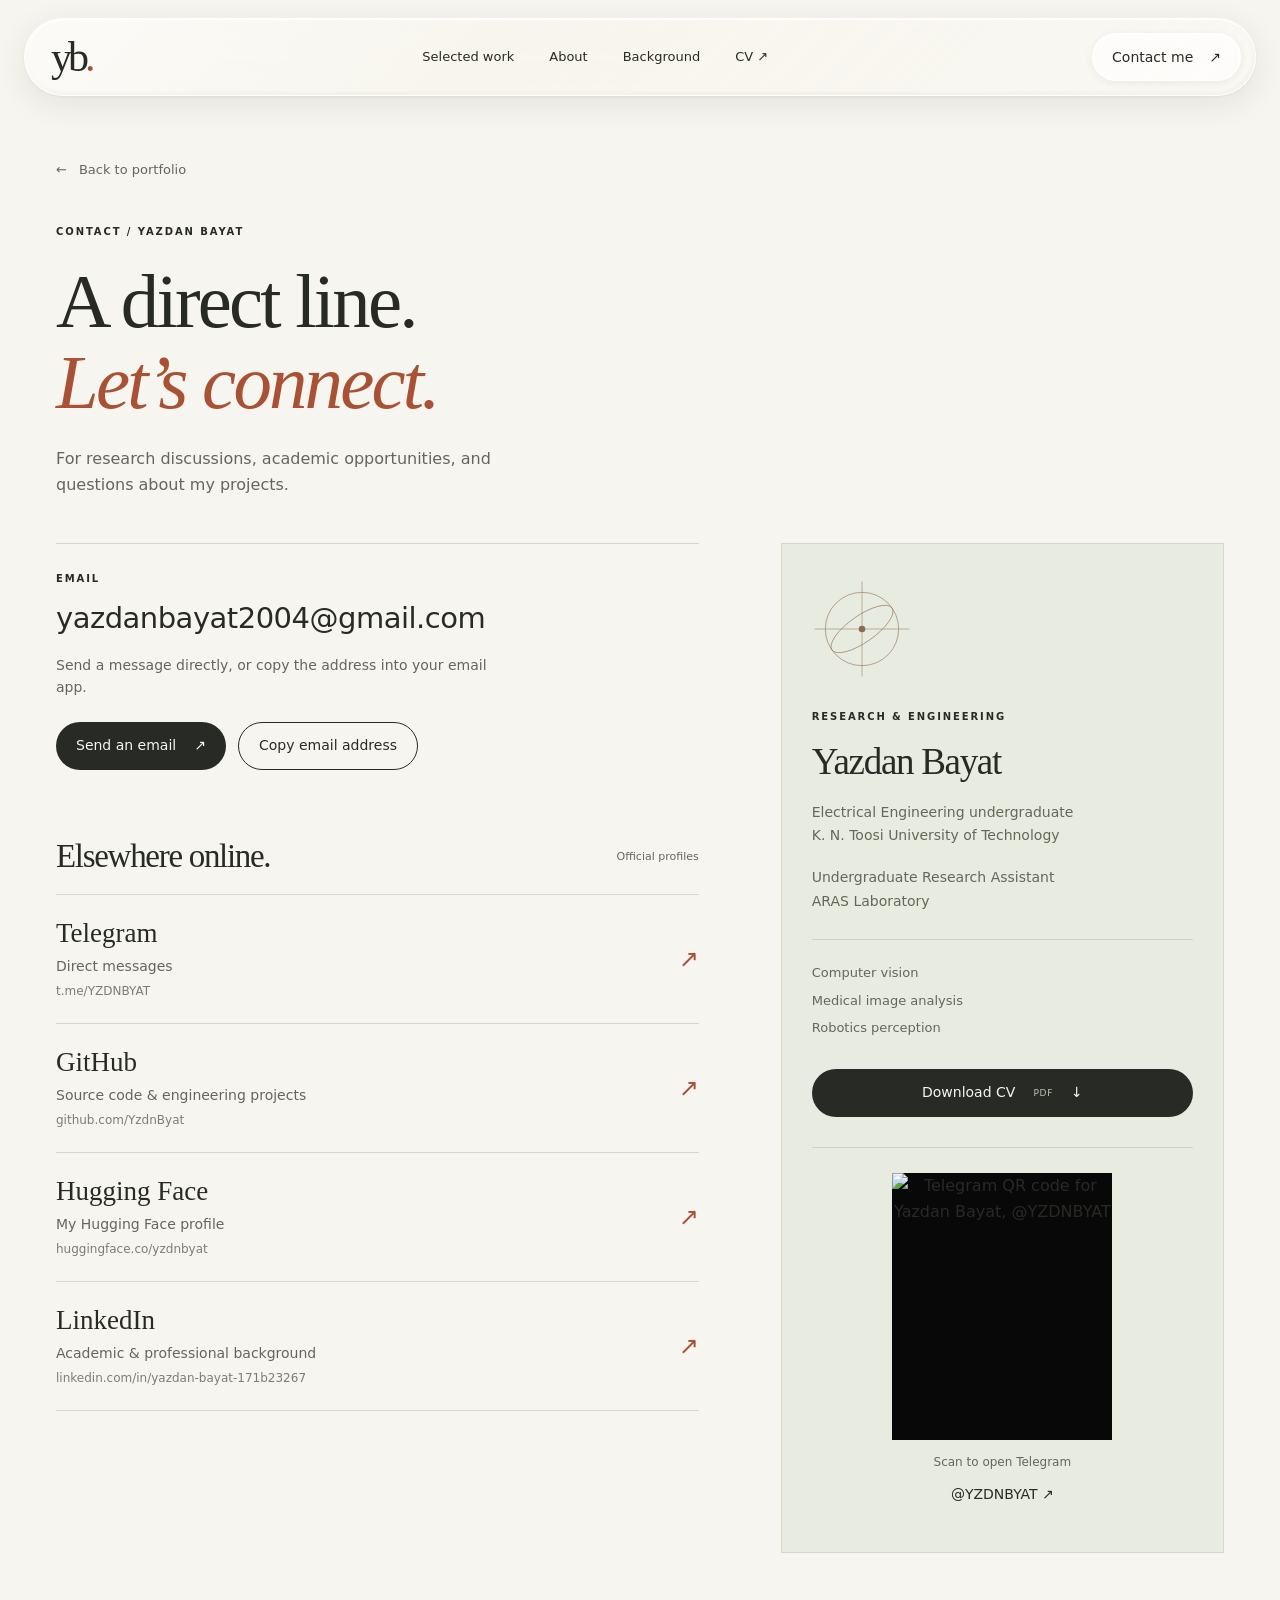
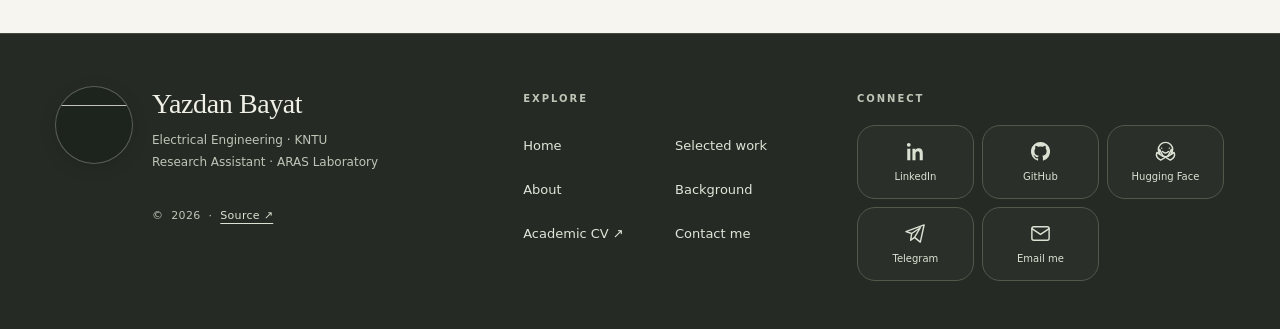
==== contact.html @ 3f5cdf82 "Add files via upload" ====
<!doctype html>
<html lang="en">
<head>
  <meta charset="utf-8">
  <meta name="viewport" content="width=device-width, initial-scale=1">
  <meta name="theme-color" content="#f7f5ef">
  <meta name="description" content="Contact Yazdan Bayat by email, or find his GitHub, LinkedIn, Hugging Face, and Telegram profiles. Download his academic CV.">
  <title>Contact — Yazdan Bayat</title>
  <link rel="icon" href="assets/favicon.svg" type="image/svg+xml">
  <link rel="preload" href="assets/fonts/editorial-regular.otf" as="font" type="font/otf" crossorigin>
  <link rel="stylesheet" href="styles.css">
  <script src="script.js" defer></script>
</head>
<body class="contact-page">
  <a class="skip" href="#main">Skip to content</a>
  <header class="header">
    <a class="wordmark" href="index.html" aria-label="Yazdan Bayat, home">yb<span class="wordmark-dot">.</span></a>
    <nav class="desktop-nav" aria-label="Main navigation"><a href="index.html#work">Selected work</a><a href="index.html#about">About</a><a href="index.html#background">Background</a><a href="assets/Yazdan_Bayat_CV.pdf" target="_blank" rel="noopener noreferrer" aria-label="View curriculum vitae, PDF">CV ↗</a></nav>
    <details class="mobile-menu"><summary>Explore <svg viewBox="0 0 16 16" aria-hidden="true"><path d="m4 6 4 4 4-4"/></svg></summary><nav aria-label="Mobile navigation"><a href="index.html">Home</a><a href="index.html#work">Selected work</a><a href="index.html#about">About</a><a href="index.html#background">Background</a><a href="assets/Yazdan_Bayat_CV.pdf" target="_blank" rel="noopener noreferrer">Academic CV ↗</a><a href="contact.html" aria-current="page">Contact me</a></nav></details>
    <a class="header-contact" href="contact.html" aria-current="page">Contact me <span aria-hidden="true">↗</span></a>
  </header>
  <main id="main" class="wrap contact-content">
    <a class="back-home" href="index.html"><span aria-hidden="true">←</span> Back to portfolio</a>
    <div class="contact-page-heading"><p class="eyebrow">CONTACT / YAZDAN BAYAT</p><h1>A direct line.<br><em>Let’s connect.</em></h1><p>For research discussions, academic opportunities, and questions about my projects.</p></div>
    <div class="contact-layout">
      <div class="contact-channels">
        <section class="email-panel" aria-labelledby="email-title"><p class="eyebrow" id="email-title">EMAIL</p><a class="contact-address" id="contact-email-address" href="mailto:yazdanbayat2004@gmail.com">yazdanbayat2004@gmail.com</a><p class="channel-description">Send a message directly, or copy the address into your email app.</p><div class="email-actions"><a class="button dark" href="mailto:yazdanbayat2004@gmail.com">Send an email <span aria-hidden="true">↗</span></a><button class="button outline" type="button" data-copy-email>Copy email address</button></div><p class="copy-status" id="copy-status" role="status" aria-live="polite"></p></section>
        <section class="profile-panel" aria-labelledby="profiles-title"><div class="profile-panel-heading"><h2 id="profiles-title">Elsewhere online.</h2><span class="small-note">Official profiles</span></div>
          <a class="profile-row" href="https://t.me/YZDNBYAT" target="_blank" rel="noopener noreferrer"><div><h3>Telegram</h3><p>Direct messages</p><span>t.me/YZDNBYAT</span></div><span class="profile-arrow" aria-hidden="true">↗</span></a>
          <a class="profile-row" href="https://github.com/YzdnByat" target="_blank" rel="noopener noreferrer"><div><h3>GitHub</h3><p>Source code & engineering projects</p><span>github.com/YzdnByat</span></div><span class="profile-arrow" aria-hidden="true">↗</span></a>
          <a class="profile-row" href="https://huggingface.co/yzdnbyat" target="_blank" rel="noopener noreferrer"><div><h3>Hugging Face</h3><p>My Hugging Face profile</p><span>huggingface.co/yzdnbyat</span></div><span class="profile-arrow" aria-hidden="true">↗</span></a>
          <a class="profile-row" href="https://www.linkedin.com/in/yazdan-bayat-171b23267/" target="_blank" rel="noopener noreferrer"><div><h3>LinkedIn</h3><p>Academic & professional background</p><span>linkedin.com/in/yazdan-bayat-171b23267</span></div><span class="profile-arrow" aria-hidden="true">↗</span></a>
        </section>
      </div>
      <aside class="contact-aside" aria-labelledby="contact-aside-title"><div class="aside-symbol" aria-hidden="true"><svg viewBox="0 0 120 120"><circle cx="60" cy="60" r="44" fill="none" stroke="currentColor" stroke-width=".7"/><ellipse cx="60" cy="60" rx="44" ry="16" fill="none" stroke="currentColor" stroke-width=".7" transform="rotate(-35 60 60)"/><path d="M60 3v114M3 60h114" stroke="currentColor" stroke-width=".6"/><circle cx="60" cy="60" r="4" fill="currentColor"/></svg></div><p class="eyebrow">RESEARCH & ENGINEERING</p><h2 id="contact-aside-title">Yazdan Bayat</h2><p>Electrical Engineering undergraduate<br>K. N. Toosi University of Technology</p><p>Undergraduate Research Assistant<br>ARAS Laboratory</p><div class="aside-interests"><span>Computer vision</span><span>Medical image analysis</span><span>Robotics perception</span></div><a class="button dark" href="assets/Yazdan_Bayat_CV.pdf" download="Yazdan_Bayat_CV.pdf">Download CV <span class="button-format">PDF</span><span aria-hidden="true">↓</span></a><figure class="telegram-qr"><a href="https://t.me/YZDNBYAT" target="_blank" rel="noopener noreferrer" aria-label="Open Yazdan Bayat on Telegram"><img src="assets/telegram-qr.png" alt="Telegram QR code for Yazdan Bayat, @YZDNBYAT" width="1687" height="2048" loading="lazy"></a><figcaption>Scan to open Telegram<br><a href="https://t.me/YZDNBYAT" target="_blank" rel="noopener noreferrer">@YZDNBYAT ↗</a></figcaption></figure></aside>
    </div>
  </main>
  <footer class="site-footer">
    <div class="wrap footer-layout">
      <div class="footer-identity"><a class="footer-portrait" href="index.html" aria-label="Yazdan Bayat, home"><img src="assets/telegram-qr.png" alt="" width="1687" height="2048" loading="lazy"></a><div><a class="footer-name" href="index.html">Yazdan Bayat</a><p>Electrical Engineering · KNTU<br>Research Assistant · ARAS Laboratory</p><p class="footer-meta">© <span id="year">2026</span> <span aria-hidden="true">·</span> <a href="https://github.com/YzdnByat/yzdnbyat.github.io" target="_blank" rel="noopener noreferrer">Source ↗</a></p></div></div>
      <nav class="footer-explore" aria-labelledby="footer-explore-title"><h2 id="footer-explore-title">Explore</h2><div><a href="index.html">Home</a><a href="index.html#work">Selected work</a><a href="index.html#about">About</a><a href="index.html#background">Background</a><a href="assets/Yazdan_Bayat_CV.pdf" target="_blank" rel="noopener noreferrer">Academic CV ↗</a><a href="contact.html" aria-current="page">Contact me</a></div></nav>
      <nav class="footer-connect" aria-labelledby="footer-connect-title"><h2 id="footer-connect-title">Connect</h2><div class="social-links">
        <a class="social-link" href="https://www.linkedin.com/in/yazdan-bayat-171b23267/" target="_blank" rel="noopener noreferrer"><svg viewBox="0 0 24 24" aria-hidden="true"><path fill="currentColor" d="M5 3a2 2 0 1 0 0 4 2 2 0 0 0 0-4ZM3.4 9h3.2v12H3.4Zm5.4 0h3.1v1.6c.7-1.2 1.8-1.9 3.4-1.9 3 0 4.3 1.7 4.3 5V21h-3.2v-6.5c0-1.8-.6-2.7-2-2.7-1.5 0-2.4 1.1-2.4 3.1V21H8.8Z"/></svg><span>LinkedIn</span></a>
        <a class="social-link" href="https://github.com/YzdnByat" target="_blank" rel="noopener noreferrer"><svg viewBox="0 0 24 24" aria-hidden="true"><path fill="currentColor" d="M12 2a10 10 0 0 0-3.16 19.49c.5.09.68-.22.68-.48v-1.87c-2.78.6-3.37-1.18-3.37-1.18-.45-1.16-1.11-1.47-1.11-1.47-.91-.62.07-.61.07-.61 1 .07 1.53 1.03 1.53 1.03.89 1.52 2.34 1.08 2.91.83.09-.65.35-1.08.64-1.33-2.22-.25-4.56-1.11-4.56-4.94 0-1.09.39-1.98 1.03-2.68-.1-.25-.45-1.27.1-2.65 0 0 .84-.27 2.75 1.02a9.6 9.6 0 0 1 5 0c1.91-1.29 2.75-1.02 2.75-1.02.55 1.38.2 2.4.1 2.65.64.7 1.03 1.59 1.03 2.68 0 3.84-2.34 4.69-4.57 4.94.36.31.68.92.68 1.85v2.75c0 .27.18.58.69.48A10 10 0 0 0 12 2Z"/></svg><span>GitHub</span></a>
        <a class="social-link" href="https://huggingface.co/yzdnbyat" target="_blank" rel="noopener noreferrer"><svg viewBox="0 0 24 24" aria-hidden="true" fill="none" stroke="currentColor" stroke-width="1.5" stroke-linecap="round" stroke-linejoin="round"><circle cx="12" cy="10" r="7.5"/><path d="M8 8.5h.01M16 8.5h.01M9 12q3 3 6 0M3 13l3 2-1-4q0-1 1-1l3 6 3 2 3-2 3-6q1 0 1 1l-1 4 3-2M3 13q-2 5 4 8l5-3 5 3q6-3 4-8"/></svg><span>Hugging Face</span></a>
        <a class="social-link" href="https://t.me/YZDNBYAT" target="_blank" rel="noopener noreferrer"><svg viewBox="0 0 24 24" aria-hidden="true" fill="none" stroke="currentColor" stroke-width="1.5" stroke-linecap="round" stroke-linejoin="round"><path d="m21 3-4 18-6-5-4 3 1-7-6-2 19-7ZM8 12l9-6-6 10"/></svg><span>Telegram</span></a>
        <a class="social-link" href="mailto:yazdanbayat2004@gmail.com"><svg viewBox="0 0 24 24" aria-hidden="true" fill="none" stroke="currentColor" stroke-width="1.5" stroke-linecap="round" stroke-linejoin="round"><rect x="3" y="5" width="18" height="14" rx="2"/><path d="m3 7 9 6 9-6"/></svg><span>Email me</span></a>
      </div></nav>
    </div>
  </footer>
</body>
</html>
---- styles.css ----
@font-face{font-family:Editorial;src:url('assets/fonts/editorial-regular.otf') format('opentype');font-weight:400;font-display:swap}
@font-face{font-family:Editorial;src:url('assets/fonts/editorial-italic.otf') format('opentype');font-style:italic;font-display:swap}
@font-face{font-family:Sans;src:url('assets/fonts/sans-regular.otf') format('opentype');font-weight:400;font-display:swap}
@font-face{font-family:Sans;src:url('assets/fonts/sans-bold.otf') format('opentype');font-weight:700;font-display:swap}
:root{--paper:#f7f5ef;--ink:#282b25;--muted:#64665d;--line:#dad8ce;--rust:#a95135;--olive:#e8ebdf;--serif:Editorial,Georgia,serif;--sans:Sans,Arial,sans-serif}
*{box-sizing:border-box}html{scroll-behavior:smooth;scroll-padding-top:35px}body{margin:0;background:var(--paper);color:var(--ink);font-family:var(--sans);font-size:16px;line-height:1.6;-webkit-font-smoothing:antialiased}::selection{background:#e9c8b6;color:var(--ink)}a{color:inherit;text-decoration:none}button{font:inherit;color:inherit;cursor:pointer}button,a{-webkit-tap-highlight-color:transparent}button:focus-visible,a:focus-visible{outline:2px solid var(--rust);outline-offset:6px}button{border:0}img,svg{display:block;max-width:100%}h1,h2,h3,p,figure{margin:0}h1,h2,h3{font-weight:400}em{font-weight:400}.wrap{width:min(1240px,calc(100% - 112px));margin-inline:auto}.skip{position:fixed;top:-80px;left:20px;z-index:50;background:var(--ink);color:white;padding:12px 18px}.skip:focus{top:15px}.header{height:104px;display:flex;align-items:center;justify-content:space-between;width:min(1360px,calc(100% - 80px));margin:auto;border-bottom:1px solid var(--line)}.wordmark{font-family:var(--serif);font-size:42px;line-height:1;letter-spacing:-4px}.wordmark-dot{color:var(--rust)}.header nav{display:flex;gap:32px;font-size:14px}.header nav a,.header-contact,.text-link{transition:color .2s}.header nav a:hover,.header-contact:hover,.text-link:hover{color:var(--rust)}.header-contact{font-size:14px}.header-contact span{margin-left:16px}.eyebrow{font-size:10px;letter-spacing:1.9px;font-weight:700;line-height:1.5}.hero{display:grid;grid-template-columns:1.15fr 1fr;gap:28px;align-items:center;padding-top:84px;padding-bottom:73px;min-height:680px}.tiny-cross{color:var(--rust);font-size:19px;vertical-align:-1px;margin-right:9px;font-weight:400}.hero h1{font-family:var(--serif);font-size:clamp(50px,5.4vw,78px);line-height:1.04;letter-spacing:-3.1px;margin:25px 0 24px}.hero h1 em{color:var(--rust)}.hero-description{color:var(--muted);max-width:400px;font-size:16px;line-height:1.7}.hero-actions{display:flex;align-items:center;gap:31px;margin-top:29px}.button{display:inline-flex;gap:33px;align-items:center;padding:13px 20px;font-size:13px;transition:background .2s,transform .2s}.button.dark{background:var(--ink);color:var(--paper)}.button:hover{background:var(--rust);transform:translateY(-2px)}.text-link{font-size:13px;display:inline-flex;align-items:center;gap:21px}.hero-affiliation{display:flex;gap:12px;align-items:center;margin-top:43px;font-size:11px;line-height:1.6;color:var(--muted)}.affiliation-line{height:29px;width:1px;background:var(--rust)}.hero-visual{margin-top:2px;width:100%;position:relative}.visual-top{display:flex;justify-content:space-between;align-items:center;font-family:monospace;font-size:9px;letter-spacing:.8px;color:#75786c;padding:0 27px}.visual-top span:last-child{font-size:17px}#perception-field{width:100%}.hero-visual figcaption{display:flex;justify-content:space-between;padding:0 28px;color:var(--muted);font-size:10px;gap:12px}.visual-index{font-family:monospace;white-space:nowrap;color:var(--rust)}.interest-strip{border-top:1px solid var(--line);border-bottom:1px solid var(--line);padding:24px 0}.interest-strip .wrap{display:flex;align-items:center;justify-content:space-between;gap:20px;font-size:13px}.strip-label{font-size:9px;letter-spacing:1.4px;color:var(--muted)}.interest-strip i{width:4px;height:4px;border-radius:50%;background:var(--rust)}.section{padding-top:91px;padding-bottom:85px}.section-top{display:flex;justify-content:space-between;align-items:center;margin-bottom:23px}.small-note{font-size:11px;color:var(--muted)}h2{font-family:var(--serif);font-size:clamp(36px,3.7vw,50px);line-height:1.14;letter-spacing:-1.3px}.work-heading{display:flex;justify-content:space-between;align-items:end;gap:20px;margin-bottom:40px}.filters{display:flex;gap:6px;flex-shrink:0}.filters button{background:transparent;font-size:11px;padding:7px 12px;border:1px solid transparent;border-radius:2px;transition:background .2s,border .2s}.filters button[aria-pressed=true]{border-color:var(--ink);background:var(--ink);color:var(--paper)}.filters button:hover:not([aria-pressed=true]){border-color:var(--line)}.project{border:1px solid var(--line);background:#faf8f3}.featured{display:grid;grid-template-columns:1.17fr 1fr;margin-bottom:27px}.project-visual{position:relative;overflow:hidden}.medical-visual{background:#e8ebdf;min-height:355px;display:flex;align-items:center}.medical-visual svg{width:100%;height:100%;min-height:320px}.image-label{position:absolute;left:24px;top:23px;z-index:1;font-size:8px;letter-spacing:1.5px;color:#59664e}.visual-disclaimer{position:absolute;bottom:15px;left:24px;font-size:8px;color:#637058;opacity:.9}.project-copy{padding:33px 36px 27px;display:flex;flex-direction:column;align-items:start}.project-meta{display:flex;align-items:center;justify-content:space-between;width:100%;font-size:8px;letter-spacing:1.2px;color:var(--muted);gap:15px;margin-bottom:24px}.status{border:1px solid #cdd2c1;border-radius:20px;padding:3px 9px;font-size:8px;letter-spacing:0;white-space:nowrap;display:flex;gap:5px;align-items:center}.status>span{width:4px;height:4px;background:#627656;border-radius:50%}.project h3{font-family:var(--serif);font-size:35px;line-height:1.15;letter-spacing:-.6px;margin-bottom:17px}.project-copy>p{color:var(--muted);font-size:13px;line-height:1.65;max-width:375px}.tags{display:flex;gap:7px;flex-wrap:wrap;margin-top:20px;margin-bottom:27px}.tags span{font-size:9px;border:1px solid var(--line);padding:3px 7px;color:var(--muted)}.project-link{width:100%;display:flex;align-items:center;justify-content:space-between;margin-top:auto;background:transparent;padding:15px 0 0;border-top:1px solid var(--line);font-size:11px;text-align:left}.project-link span{font-size:18px;transition:transform .2s}.project-link:hover{color:var(--rust)}.project-link:hover span{transform:translate(2px,-2px)}.project-grid{display:grid;grid-template-columns:1fr 1fr;gap:27px}.compact .project-visual{height:280px}.sign-visual{background:#151d1a}.sign-visual img{width:100%;height:100%;object-fit:cover;object-position:50% 47%;opacity:.9;transition:transform .5s}.compact:hover .sign-visual img{transform:scale(1.025)}.image-label.light{color:#f8f7ef;background:#252c25a6;padding:4px 7px;left:20px;top:19px}.image-corner{position:absolute;bottom:17px;right:20px;color:#eaece2;font:8px monospace;letter-spacing:1px;background:#252c25a6;padding:3px 6px}.ros-visual{background:#253126;padding:19px 25px 0}.ros-image-window{position:absolute;inset:0;overflow:hidden}.ros-image-window img{position:absolute;max-width:none;width:141%;height:141%;object-fit:cover;left:-25%;top:-22%;transition:transform .5s}.compact:hover .ros-image-window img{transform:scale(1.025)}.compact .project-copy{padding:28px 31px 25px}.compact .project-meta{margin-bottom:17px}.compact h3{font-size:33px}.compact .project-copy>p{max-width:420px;min-height:44px}.all-repos{font-size:11px;padding-top:28px;display:flex;justify-content:flex-end;gap:35px;color:var(--muted)}.all-repos:hover{color:var(--rust)}.project[hidden]{display:none}.project-grid:has(.project[hidden]){grid-template-columns:1fr}.project-grid:has(.project[hidden]) .project:not([hidden]){display:grid;grid-template-columns:1fr 1fr}.project-grid:has(.project[hidden]) .project-visual{height:100%;min-height:300px}.about-section{background:var(--olive);padding:81px 0 62px;border-top:1px solid #d6dacb;border-bottom:1px solid #d6dacb}.about-layout{display:grid;grid-template-columns:1.05fr 1fr;gap:100px}.about-layout h2{margin-top:30px;font-size:45px;line-height:1.15}.about-layout h2 em{color:#626d52}.about-copy>p{font-size:13px;color:#5e6357;margin-bottom:18px}.about-copy .about-lead{font-size:19px;color:var(--ink);line-height:1.5}.about-copy .text-link{margin-top:8px}.research-notes{display:grid;grid-template-columns:repeat(3,1fr);gap:47px;margin-top:56px;padding-top:29px;border-top:1px solid #cbd0bf}.research-note{position:relative;padding-left:35px}.research-note>span{position:absolute;left:0;top:4px;font:9px monospace;color:#69735d}.research-note h3{font-family:var(--serif);font-size:25px;margin-bottom:7px}.research-note p{font-size:11px;color:#626a59;max-width:230px}.background{display:grid;grid-template-columns:.88fr 1.2fr;gap:100px}.background-heading h2{margin-top:27px}.background-heading>p:last-child{font-size:13px;color:var(--muted);max-width:245px;margin-top:21px}.timeline article{display:grid;grid-template-columns:100px 1fr;gap:20px;padding:25px 0;border-bottom:1px solid var(--line)}.timeline article:first-child{padding-top:0}.timeline-label{font-size:8px;letter-spacing:1.4px;color:var(--rust);padding-top:7px}.timeline h3{font-family:var(--serif);font-size:27px;line-height:1.2}.timeline p{font-size:12px;color:var(--muted);max-width:360px}.timeline p.role{font-size:10px;margin:8px 0 12px;color:#77786e}.contact-section{background:var(--ink);color:var(--paper);padding:49px 0 34px}.contact-top{display:flex;justify-content:space-between;gap:20px}.contact-top>span{font-size:8px;letter-spacing:1.3px;color:#b2b7a8}.contact-main{display:flex;align-items:center;justify-content:space-between;padding:36px 0 39px}.contact-main h2{font-size:clamp(50px,6.3vw,87px);line-height:1.05;letter-spacing:-2.5px}.contact-main em{color:#d99572}.contact-circle{width:102px;height:102px;border:1px solid #73766c;border-radius:50%;display:flex;align-items:center;justify-content:center;font-size:51px;line-height:1;transition:background .25s,transform .25s}.contact-circle:hover{background:var(--rust);transform:rotate(8deg)}.contact-bottom{border-top:1px solid #4f5448;display:flex;justify-content:space-between;padding-top:22px;gap:20px;font-size:11px}.contact-bottom p{color:#babfb0}.contact-bottom>div{display:flex;gap:29px}.contact-bottom a:hover{color:#d99572}.footer{display:flex;justify-content:space-between;gap:20px;padding:25px 0;font-size:9px;color:var(--muted)}.footer a:hover{color:var(--rust)}dialog{width:min(650px,calc(100% - 32px));border:1px solid var(--line);background:var(--paper);color:var(--ink);padding:45px;max-height:90dvh}dialog::backdrop{background:#1e241cc4;backdrop-filter:blur(5px)}.dialog-close{position:absolute;top:10px;right:15px;font-size:30px;background:transparent;padding:0 8px;line-height:1.3}.dialog-close:hover{color:var(--rust)}dialog h2{margin:22px 0;font-size:43px}dialog>p:not(.eyebrow){color:var(--muted);font-size:15px}.dialog-details{border-top:1px solid var(--line);margin:25px 0;padding-top:20px;font-size:13px;color:var(--muted)}.dialog-details p+p{margin-top:13px}.dialog-details strong{color:var(--ink)}
@media(min-width:1600px){.hero{padding-top:105px;padding-bottom:100px}.hero h1{font-size:84px}.hero-visual{max-width:560px;justify-self:end}}
@media(max-width:1100px){.wrap{width:calc(100% - 72px)}.hero{gap:10px;padding-top:65px;min-height:600px}.hero h1{font-size:59px}.hero-description{font-size:14px;max-width:350px}.hero-visual figcaption{font-size:9px;padding-inline:15px}.work-heading{align-items:start;flex-direction:column;gap:23px}.about-layout{gap:45px}.about-layout h2{font-size:37px}.background{gap:55px}.project-copy{padding:27px}.featured h3{font-size:31px}.project-meta{font-size:7px}.compact h3{font-size:30px}.compact .project-visual{height:235px}.interest-strip .wrap{gap:12px;font-size:11px}.strip-label{font-size:8px}}
@media(max-width:760px){.wrap{width:calc(100% - 40px)}.header{width:calc(100% - 40px);height:78px}.header nav{gap:18px;font-size:11px}.header nav a:last-child{display:none}.header-contact{font-size:11px}.header-contact span{margin-left:6px}.wordmark{font-size:36px}.hero{grid-template-columns:1fr;padding-top:46px;padding-bottom:39px;gap:30px}.hero h1{font-size:clamp(49px,9.8vw,72px);letter-spacing:-2.4px;margin-top:24px}.hero-description{font-size:15px;max-width:440px}.hero-affiliation{margin-top:30px}.hero-visual{width:min(470px,100%);margin:auto}.visual-top{padding-inline:15px}.hero-visual figcaption{font-size:9px}.interest-strip{padding:19px 0}.interest-strip .wrap{flex-wrap:wrap;justify-content:flex-start;column-gap:14px;row-gap:10px;font-size:10px}.strip-label{flex-basis:100%;font-size:8px}.section{padding-top:57px;padding-bottom:53px}.section-top{margin-bottom:20px}.small-note{display:none}h2{font-size:36px}.work-heading{margin-bottom:27px}.featured{grid-template-columns:1fr}.medical-visual{min-height:240px}.medical-visual svg{min-height:240px}.featured .project-copy{padding:25px}.project-meta{font-size:8px}.project h3{font-size:32px}.project-copy>p{font-size:13px;max-width:none}.project-grid{grid-template-columns:1fr;gap:24px}.compact .project-visual{height:270px}.compact .project-copy{padding:25px}.all-repos{font-size:10px;gap:16px;justify-content:flex-start}.project-grid:has(.project[hidden]) .project:not([hidden]){display:flex;flex-direction:column}.project-grid:has(.project[hidden]) .project-visual{height:270px;min-height:0}.about-section{padding:53px 0 40px}.about-layout{grid-template-columns:1fr;gap:30px}.about-layout h2{font-size:37px;margin-top:23px}.about-copy .about-lead{font-size:18px}.research-notes{gap:21px;grid-template-columns:1fr;margin-top:30px;padding-top:25px}.research-note{padding-left:34px}.research-note p{max-width:none;font-size:12px}.research-note h3{font-size:24px}.background{grid-template-columns:1fr;gap:33px}.background-heading h2{margin-top:22px}.background-heading>p:last-child{max-width:none;margin-top:16px}.timeline article{grid-template-columns:77px 1fr;gap:10px}.timeline h3{font-size:25px}.contact-section{padding:33px 0 25px}.contact-top>span{display:none}.contact-main{padding:29px 0 33px;gap:20px}.contact-main h2{font-size:47px;letter-spacing:-1.9px}.contact-circle{width:63px;height:63px;flex-shrink:0;font-size:33px}.contact-bottom{flex-direction:column;gap:15px;font-size:10px}.footer{font-size:8px;flex-wrap:wrap;row-gap:10px}.footer>span:nth-child(2){display:none}dialog{padding:36px 25px}dialog h2{font-size:35px}}
.hero-name{font-size:20px;margin-top:24px;letter-spacing:-.3px}.hero h1{margin-top:15px}.hero-social{display:flex;flex-wrap:wrap;gap:21px;margin-top:23px;font-size:10px;color:var(--muted)}.hero-social a:hover,.inline-link:hover{color:var(--rust)}.hero-affiliation{margin-top:27px}.inline-link{text-decoration:underline;text-decoration-color:#b4b8a8;text-underline-offset:3px}.other-work{margin-top:43px}.other-work-heading{display:flex;justify-content:space-between;align-items:center;margin-bottom:16px;gap:15px}.other-work-heading h3{font-family:var(--serif);font-size:26px;letter-spacing:-.5px}.other-work-row{display:grid;grid-template-columns:28px 1fr auto 17px;align-items:center;gap:18px;border-top:1px solid var(--line);padding:19px 0}.other-number{font:9px monospace;color:var(--rust)}.other-work-row h4{font-weight:400;font-size:15px;line-height:1.4;margin:0 0 3px}.other-work-row p{font-size:11px;color:var(--muted)}.other-tag{font-size:8px;letter-spacing:1px;color:var(--muted)}.other-work-row:hover h4{color:var(--rust)}.coursework-links{display:flex;align-items:center;flex-wrap:wrap;column-gap:21px;row-gap:10px;padding:21px 0;border-top:1px solid var(--line);border-bottom:1px solid var(--line);font-size:10px;color:var(--muted)}.coursework-links>span{font-size:8px;letter-spacing:1px;margin-right:9px}.coursework-links a:hover{color:var(--rust)}.background-cv{margin-top:25px}.timeline p.timeline-date{font:9px var(--sans);letter-spacing:.4px;color:var(--rust);margin:0 0 13px}.timeline .gpa{display:inline-block;font-size:11px;border:1px solid var(--line);padding:3px 8px;margin-top:10px}.teaching-details{margin-top:18px;border-top:1px solid var(--line)}.teaching-details summary{cursor:pointer;list-style:none;display:flex;justify-content:space-between;align-items:center;padding-top:13px;font-size:11px}.teaching-details summary::-webkit-details-marker{display:none}.teaching-details summary span{font-size:17px;color:var(--rust);transition:transform .2s}.teaching-details[open] summary span{transform:rotate(45deg)}.teaching-details ul{list-style:none;padding:0;margin:9px 0 0}.teaching-details li{padding:9px 0;font-size:11px;line-height:1.6}.teaching-details li strong{font-weight:400}.teaching-details li span{display:block;color:var(--muted);font-size:10px}.contact-email{font-size:13px}.contact-bottom>div{flex-wrap:wrap;gap:21px}
@media(max-width:760px){.header nav{gap:14px}.header nav a[href="#background"]{display:none}.header nav a:last-child{display:inline}.hero-name{margin-top:21px;font-size:19px}.hero h1{margin-top:15px}.hero-social{gap:22px;font-size:11px}.hero-affiliation{font-size:10px}.other-work{margin-top:33px}.other-work-heading h3{font-size:25px}.other-work-row{grid-template-columns:20px 1fr 16px;gap:10px}.other-tag{display:none}.coursework-links{gap:13px 18px}.coursework-links>span{flex-basis:100%}.contact-bottom>div{gap:19px}.contact-email{font-size:12px}.timeline p.timeline-date{font-size:9px}.hero-actions{gap:23px}.header-contact{font-size:10px}}
/* Clear primary actions and readable contact information. */
.header nav{font-size:14px;gap:25px}.header nav a{display:inline-flex;align-items:center;min-height:44px}.header-contact{min-height:44px;display:inline-flex;align-items:center;padding:8px 15px;border:1px solid var(--ink);font-size:14px}.header-contact:hover{background:var(--ink);color:var(--paper)}.button{min-height:48px;font-size:14px;line-height:1.4;gap:18px;justify-content:center}.button.outline{background:transparent;border:1px solid var(--ink);color:var(--ink)}.button.outline:hover{background:#eeebe2}.button-format{font-size:9px;letter-spacing:.7px;color:var(--muted)}.hero-email{margin-top:20px;display:flex;flex-direction:column;align-items:flex-start;gap:3px}.hero-email>span{font-size:9px;letter-spacing:1.4px;color:var(--muted)}.hero-email>a{font-size:16px;border-bottom:1px solid #b7baad;line-height:1.5;overflow-wrap:anywhere;user-select:all}.hero-email>a:hover{color:var(--rust)}.hero-actions{gap:13px;margin-top:23px;flex-wrap:wrap}.hero-actions .button{padding-inline:18px}.hero-description{max-width:430px}.tags{margin-top:19px;margin-bottom:20px;gap:12px}.tags span{border:0;padding:0;font-size:11px}.tags span+span::before{content:'·';margin-right:12px;color:var(--rust)}.project-copy>p{font-size:15px;line-height:1.65}.project-meta{font-size:10px;letter-spacing:1px}.project-copy{padding:31px}.project-details{width:100%;margin-top:auto;border-top:1px solid var(--line)}.project-details summary,.coursework-details summary{display:flex;align-items:center;justify-content:space-between;gap:12px;min-height:48px;padding:12px 0;font-size:14px;cursor:pointer;list-style:none}.project-details summary::-webkit-details-marker,.coursework-details summary::-webkit-details-marker{display:none}.project-details summary>span,.coursework-details summary>span{font-size:23px;font-weight:400;line-height:1;color:var(--rust)}.project-details[open] summary>span,.coursework-details[open] summary>span{transform:rotate(45deg)}.project-details summary:hover,.coursework-details summary:hover{color:var(--rust)}summary:focus-visible{outline:2px solid var(--rust);outline-offset:5px}.project-details-body{padding:2px 0 17px}.project-details-body p{font-size:14px;line-height:1.7;color:var(--muted)}.project-details-body p+p{margin-top:13px}.project-details-body strong{color:var(--ink)}.project-code-link{display:flex;width:100%;align-items:center;justify-content:space-between;gap:12px;min-height:48px;background:var(--ink);color:var(--paper);padding:12px 15px;font-size:13px;margin-top:12px;transition:background .2s}.project-code-link:hover{background:var(--rust)}.compact .project-copy>p{font-size:15px;min-height:74px}.compact .project-details{margin-top:auto}.all-repos{font-size:13px;min-height:48px;align-items:center}.coursework-details{border-top:1px solid var(--line);border-bottom:1px solid var(--line)}.coursework-links{border:0;padding-top:4px;padding-bottom:16px;font-size:12px;gap:5px 23px}.coursework-links>a{min-height:44px;display:inline-flex;align-items:center}.coursework-links>span{display:none}.other-work-row h4{font-size:16px}.other-work-row p{font-size:13px}.teaching-details summary{min-height:48px;font-size:13px;padding-block:10px}.contact-main{gap:28px}.prominent-email{display:inline-block;margin-top:24px;font-size:clamp(16px,2vw,25px);border-bottom:1px solid #79816e;overflow-wrap:anywhere;user-select:all}.contact-page-button{border:1px solid #c7cbbd;color:var(--paper);padding-inline:24px;flex-shrink:0}.contact-page-button:hover{background:var(--rust)}.contact-bottom{font-size:12px}.footer{font-size:11px}.footer>a{min-height:44px;display:flex;align-items:center}.footer{align-items:center}
/* Dedicated contact page. */
.contact-content{padding-top:36px;padding-bottom:80px}.back-home{display:inline-flex;align-items:center;gap:12px;min-height:44px;font-size:13px;color:var(--muted)}.back-home:hover{color:var(--rust)}.contact-page-heading{margin-top:32px;margin-bottom:46px}.contact-page-heading h1{font:400 clamp(54px,6vw,80px)/1.05 var(--serif);letter-spacing:-2.8px;margin:23px 0}.contact-page-heading h1 em{color:var(--rust)}.contact-page-heading>p:last-child{font-size:16px;color:var(--muted);max-width:460px}.contact-layout{display:grid;grid-template-columns:1.45fr 1fr;gap:82px;align-items:start}.email-panel{border-top:1px solid var(--line);padding-top:27px}.contact-address{display:block;font-size:clamp(19px,2.3vw,29px);line-height:1.4;letter-spacing:-.5px;margin:12px 0 15px;overflow-wrap:anywhere;user-select:all}.contact-address:hover{color:var(--rust)}.channel-description{font-size:14px;color:var(--muted);max-width:450px}.email-actions{display:flex;flex-wrap:wrap;gap:12px;margin-top:23px}.copy-status{min-height:24px;margin-top:11px;color:var(--rust);font-size:12px}.profile-panel{margin-top:33px}.profile-panel-heading{display:flex;justify-content:space-between;align-items:center;margin-bottom:19px;gap:16px}.profile-panel h2{font-size:33px}.profile-row{display:flex;align-items:center;justify-content:space-between;gap:20px;padding:22px 0;border-top:1px solid var(--line);min-height:110px}.profile-row:last-child{border-bottom:1px solid var(--line)}.profile-row h3{font-family:var(--serif);font-size:27px;line-height:1.2;margin-bottom:5px}.profile-row p{font-size:14px;color:var(--muted)}.profile-row div>span{font-size:12px;color:#7c7d72;overflow-wrap:anywhere;display:block;margin-top:5px}.profile-arrow{font-size:24px;color:var(--rust)}.profile-row:hover h3{color:var(--rust)}.contact-aside{background:var(--olive);border:1px solid #d6dacb;padding:35px 30px}.aside-symbol{width:100px;color:#8c6c50;margin-bottom:30px}.contact-aside h2{font-size:37px;margin:17px 0}.contact-aside>p:not(.eyebrow){font-size:14px;color:#626958;line-height:1.7;margin-bottom:18px}.aside-interests{display:flex;flex-direction:column;gap:7px;border-top:1px solid #cdd3c1;margin-top:25px;padding-top:23px;font-size:13px;color:#626958}.contact-aside .button{margin-top:30px;width:100%}.contact-aside .button-format{color:#c0c6b5}.contact-page .footer{border-top:1px solid var(--line)}
@media(max-width:1100px){.hero-actions{gap:12px}.hero-actions .button{font-size:12px;gap:10px;padding-inline:13px}.contact-layout{gap:45px}.contact-address{font-size:23px}.contact-aside{padding:28px 25px}.contact-aside h2{font-size:32px}.header nav{gap:19px}}
@media(max-width:760px){.header nav{gap:13px;font-size:12px}.header nav a[href="#background"],.contact-page .header nav a[href="index.html#background"]{display:none}.header nav a:last-child{display:none}.header-contact{font-size:12px;padding:8px 11px}.header-contact>span{margin-left:7px}.hero-email>a{font-size:15px}.hero-actions .button{font-size:13px;gap:11px;padding-inline:14px}.hero-email{margin-top:20px}.project-copy>p,.compact .project-copy>p{font-size:14px;min-height:0}.project-meta{font-size:9px}.project-details summary{font-size:14px}.project-code-link{font-size:13px}.project-copy,.compact .project-copy{padding:25px}.contact-main{align-items:flex-start;flex-direction:column;gap:25px}.contact-main h2{font-size:48px}.prominent-email{font-size:17px;margin-top:20px}.contact-page-button{width:100%}.contact-content{padding-top:23px;padding-bottom:45px}.contact-page-heading{margin-top:26px;margin-bottom:32px}.contact-page-heading h1{font-size:57px;letter-spacing:-2px}.contact-page-heading>p:last-child{font-size:15px}.contact-layout{grid-template-columns:1fr;gap:37px}.contact-address{font-size:clamp(17px,5.6vw,27px);letter-spacing:-.4px}.email-actions .button{font-size:13px;padding-inline:15px;flex:1 1 auto}.profile-panel{margin-top:23px}.profile-panel h2{font-size:31px}.profile-row p{font-size:13px}.profile-row div>span{font-size:11px}.contact-aside{padding:29px}.contact-aside .aside-symbol{width:80px;margin-bottom:20px}.contact-aside h2{font-size:34px}.footer{font-size:10px}.coursework-links>a{font-size:13px}.contact-bottom p{font-size:11px}}
.telegram-qr{margin-top:30px;padding-top:25px;border-top:1px solid #cdd3c1;text-align:center}.telegram-qr>a{display:block;width:min(220px,100%);margin:auto;background:#080808}.telegram-qr img{width:100%;height:auto}.telegram-qr figcaption{font-size:12px;color:#626958;margin-top:12px;line-height:1.7}.telegram-qr figcaption a{display:inline-flex;align-items:center;justify-content:center;min-height:44px;color:var(--ink);font-size:14px}.telegram-qr figcaption a:hover{color:var(--rust)}
/* The same floating navigation stays in place on both pages. */
html{scroll-padding-top:126px}
body{padding-top:112px}
.skip{z-index:200}
.header{
  position:fixed;z-index:100;inset:18px 0 auto;height:78px;
  width:min(1240px,calc(100% - 48px));margin-inline:auto;padding:9px 14px 9px 26px;
  border:1px solid rgba(255,255,255,.86);border-radius:999px;isolation:isolate;
  background:rgba(247,245,239,.88);
  box-shadow:0 8px 32px rgba(40,43,37,.09),0 1px 3px rgba(40,43,37,.06),inset 0 1px 1px #fff,inset 0 -1px 1px rgba(255,255,255,.45);
}
@supports ((backdrop-filter:blur(1px)) or (-webkit-backdrop-filter:blur(1px))){
  .header{background:rgba(247,245,239,.62);-webkit-backdrop-filter:blur(24px) saturate(165%);backdrop-filter:blur(24px) saturate(165%)}
}
.header::before{content:'';position:absolute;inset:0;z-index:-1;pointer-events:none;border-radius:inherit;background:linear-gradient(135deg,rgba(255,255,255,.57),transparent 38%,rgba(255,255,255,.1) 70%,rgba(255,255,255,.32));box-shadow:inset 1px 1px 2px rgba(255,255,255,.7),inset -1px -2px 4px rgba(84,88,73,.06)}
.header .wordmark{padding-right:7px;flex-shrink:0}
.header .desktop-nav{gap:5px}
.header .desktop-nav a{min-height:44px;padding:8px 15px;border-radius:999px;font-size:13px;transition:background 220ms ease,box-shadow 220ms ease,color 220ms ease}
.header .desktop-nav a:hover,.header .desktop-nav a:focus-visible{background:rgba(255,255,255,.48);box-shadow:inset 0 1px 1px rgba(255,255,255,.9);color:var(--rust)}
.header-contact{padding:10px 19px;min-height:48px}
.header-contact[aria-current=page]{background:rgba(255,255,255,.62);border-color:rgba(255,255,255,.92);box-shadow:inset 0 1px 2px #fff,0 2px 8px rgba(40,43,37,.07)}
.hero{padding-top:60px}
.mobile-menu{display:none}
.mobile-menu summary{list-style:none;display:flex;align-items:center;gap:9px;min-height:44px;padding:9px 13px;border-radius:999px;cursor:pointer;font-size:13px}
.mobile-menu summary::-webkit-details-marker{display:none}
.mobile-menu summary svg{width:16px;height:16px;fill:none;stroke:currentColor;stroke-width:1.5;transition:transform 240ms ease}
.mobile-menu[open] summary{background:rgba(255,255,255,.65)}
.mobile-menu[open] summary svg{transform:rotate(180deg)}
.header .mobile-menu nav{position:absolute;top:calc(100% + 12px);right:0;width:min(310px,100%);display:flex;flex-direction:column;gap:3px;padding:12px;background:rgba(247,245,239,.97);border:1px solid rgba(255,255,255,.9);border-radius:25px;box-shadow:0 14px 40px rgba(40,43,37,.14),inset 0 1px 1px #fff;-webkit-backdrop-filter:blur(24px);backdrop-filter:blur(24px)}
.header .mobile-menu nav a[href]{display:flex;min-height:46px;align-items:center;padding:9px 16px;border-radius:15px;font-size:14px}
.header .mobile-menu nav a:hover,.header .mobile-menu nav a:focus-visible,.header .mobile-menu nav a[aria-current=page]{background:var(--olive);color:var(--ink)}
.mobile-menu:not([open]) nav{display:none}
/* A shared footer: portrait, navigation and clearly labelled contact links. */
.site-footer{background:#252a24;color:#f0f0e6;border-top:1px solid #42483d;padding:53px 0 48px}
.footer-layout{display:grid;grid-template-columns:1.25fr .85fr 1.1fr;gap:50px;align-items:start}
.footer-identity{display:flex;align-items:flex-start;gap:20px;min-width:0}
.footer-portrait{width:76px;height:76px;flex:0 0 76px;border-radius:50%;position:relative;overflow:hidden;background:#1d231d;box-shadow:0 0 0 1px rgba(255,255,255,.25),0 4px 18px rgba(0,0,0,.12)}
/* Show only the portrait already supplied in the Telegram image, without changing that file. */
.footer-portrait img{position:absolute;width:432.6%;max-width:none;height:auto;left:50%;top:-1%;transform:translateX(-50%)}
.footer-name{font:400 28px/1.15 var(--serif);letter-spacing:-.4px;display:inline-block;margin-top:1px}
.footer-identity p{font-size:12px;line-height:1.8;color:#bfc6b7;margin-top:10px}
.footer-identity .footer-meta{font-size:11px;letter-spacing:.3px;margin-top:20px;display:flex;align-items:center;gap:8px;flex-wrap:wrap}
.footer-meta a{color:#dce2d3;text-decoration:underline;text-underline-offset:4px;min-height:44px;display:inline-flex;align-items:center}
.site-footer h2{font:700 10px/1.5 var(--sans);letter-spacing:2px;text-transform:uppercase;margin:4px 0 19px;color:#bfc6b7}
.footer-explore>div{display:grid;grid-template-columns:1fr 1fr;column-gap:20px}
.footer-explore a{min-height:44px;display:flex;align-items:center;font-size:13px;color:#e0e5d8;white-space:nowrap}
.footer-explore a:hover,.footer-name:hover,.footer-meta a:hover{color:#efbb9a}
.social-links{display:grid;grid-template-columns:repeat(3,minmax(0,1fr));gap:8px}
.social-link{min-height:74px;display:flex;flex-direction:column;align-items:center;justify-content:center;gap:7px;padding:10px 6px;border:1px solid #52594b;background:rgba(255,255,255,.025);border-radius:16px;color:#dce2d3}
.social-link svg{width:23px;height:23px;flex-shrink:0}
.social-link span{font-size:10px;line-height:1.3;white-space:nowrap}
.site-footer a:focus-visible{outline-color:#edbb9a;outline-offset:4px}
@media(max-width:1100px){.footer-layout{grid-template-columns:1.3fr 1fr;gap:35px 45px}.footer-identity{grid-column:1/-1}.footer-identity .footer-meta{margin-top:9px}.social-links{max-width:360px}.header .desktop-nav a{padding-inline:11px}}
@media(max-width:760px){
  body{padding-top:94px}html{scroll-padding-top:104px}
  .header{inset:12px 0 auto;width:calc(100% - 24px);height:68px;padding:7px 10px 7px 20px;gap:9px}
  .header .wordmark{font-size:35px;margin-right:auto}
  .header .desktop-nav{display:none}
  .mobile-menu{display:block}
  .header-contact{font-size:12px;padding:10px 14px;min-height:44px;white-space:nowrap}
  .header-contact>span{margin-left:8px}
  .hero{padding-top:38px}
  .site-footer{padding:38px 0 33px}
  .footer-layout{grid-template-columns:1fr;gap:32px}
  .footer-identity{gap:18px;grid-column:auto}
  .footer-portrait{width:68px;height:68px;flex-basis:68px}
  .footer-name{font-size:27px}.footer-identity p{font-size:11px}
  .site-footer h2{margin-bottom:13px}
  .footer-explore>div{grid-template-columns:1fr 1fr;column-gap:24px;max-width:360px}
  .social-links{grid-template-columns:repeat(3,minmax(0,1fr));max-width:360px;gap:9px}
  .social-link{min-height:76px}.social-link span{font-size:11px}
}
@media(max-width:360px){.header{padding-left:16px;gap:4px}.mobile-menu summary{font-size:12px;padding-inline:10px}.header-contact{padding-inline:11px}.header-contact>span{display:none}.footer-identity{gap:14px}.footer-name{font-size:25px}}
/* Longer overlapping fades and small displacement soften page changes. */
@view-transition{navigation:auto}
@keyframes page-out{from{opacity:1;transform:translateY(0)}to{opacity:0;transform:translateY(-4px)}}
@keyframes page-in{from{opacity:0;transform:translateY(8px)}to{opacity:1;transform:translateY(0)}}
::view-transition-group(root){animation-duration:500ms}
::view-transition-old(root){animation:page-out 420ms cubic-bezier(.4,0,.2,1) both;mix-blend-mode:normal}
::view-transition-new(root){animation:page-in 500ms cubic-bezier(.22,1,.36,1) both;mix-blend-mode:normal}
.header{view-transition-name:site-header}
::view-transition-group(site-header){animation:none;z-index:1}
::view-transition-old(site-header){animation:none;opacity:0}
::view-transition-new(site-header){animation:none}
/* Older browsers receive a brief arrival animation without intercepting navigation. */
@supports not (view-transition-name:root){
  @media(prefers-reduced-motion:no-preference){main{animation:page-in 420ms cubic-bezier(.22,1,.36,1) both}}
}
/* Feedback stays small and consistent with the editorial design. */
.button{transition:background 180ms ease,transform 180ms ease,border-color 180ms ease}
.button:active{transform:translateY(0) scale(.98)}
.project-code-link{transition:background 180ms ease,transform 180ms ease}
.project-code-link:active{transform:scale(.99)}
.button>span[aria-hidden],.project-code-link>span,.header-contact>span,.profile-arrow{display:inline-block;transition:transform 200ms ease}
.button:hover>span[aria-hidden],.project-code-link:hover>span,.header-contact:hover>span,.profile-row:hover .profile-arrow{transform:translate(2px,-2px)}
.project-details summary>span,.coursework-details summary>span{transition:transform 220ms ease}
@supports (interpolate-size:allow-keywords){
  :is(.project-details,.teaching-details,.coursework-details){interpolate-size:allow-keywords}
  :is(.project-details,.teaching-details,.coursework-details)::details-content{height:0;opacity:0;overflow:clip;transition:height 260ms cubic-bezier(.22,1,.36,1),opacity 180ms ease,content-visibility 260ms allow-discrete}
  :is(.project-details,.teaching-details,.coursework-details)[open]::details-content{height:auto;opacity:1}
}
/* Rounded water-drop surfaces: bright meniscus, inner refraction and moving light. */
:is(.button,.header-contact,.project-code-link,.social-link){
  --glass-x:50%;--glass-y:35%;--glass-rx:0deg;--glass-ry:0deg;
  --glass-surface:rgba(255,255,255,.4);--glass-ink:#282b25;
  --glass-highlight:rgba(255,255,255,.96);--glass-edge:rgba(255,255,255,.98);
  --glass-top:rgba(255,255,255,.65);--glass-rim:rgba(255,255,255,.88);
  position:relative;isolation:isolate;overflow:hidden;border-radius:26px;
  transition:background 320ms ease,color 180ms ease,border-color 300ms ease,border-radius 420ms cubic-bezier(.22,1,.36,1),box-shadow 320ms ease,transform 360ms cubic-bezier(.22,1,.36,1);
}
.button.dark,.project-code-link{
  --glass-surface:rgba(40,43,37,.9);--glass-ink:#f7f5ef;
  --glass-highlight:rgba(255,255,255,.25);--glass-edge:rgba(255,255,255,.67);
  --glass-top:rgba(255,255,255,.14);--glass-rim:rgba(255,255,255,.67);
}
.contact-page-button,.social-link{
  --glass-surface:rgba(245,247,240,.1);--glass-ink:#f7f5ef;
  --glass-highlight:rgba(255,255,255,.22);--glass-edge:rgba(255,255,255,.7);
  --glass-top:rgba(255,255,255,.12);--glass-rim:rgba(255,255,255,.62);
}
.header-contact{border-radius:999px;border-color:rgba(124,129,114,.32);background:rgba(255,255,255,.32);box-shadow:inset 0 1px 1px rgba(255,255,255,.92),inset 0 -1px 2px rgba(70,77,60,.08),0 2px 5px rgba(40,43,37,.04)}
.social-link{border-radius:18px}
:is(.button,.header-contact,.project-code-link,.social-link)::before,
:is(.button,.header-contact,.project-code-link,.social-link)::after{
  content:'';position:absolute;inset:0;border-radius:inherit;pointer-events:none;z-index:-1;opacity:0;
  transition:opacity 320ms ease;
}
:is(.button,.header-contact,.project-code-link,.social-link)::before{
  background:radial-gradient(ellipse 90px 46px at var(--glass-x) var(--glass-y),var(--glass-highlight),transparent 76%),linear-gradient(165deg,var(--glass-top),transparent 40%,transparent 62%,rgba(182,207,218,.13));
}
:is(.button,.header-contact,.project-code-link,.social-link)::after{
  border:1px solid var(--glass-edge);
  box-shadow:inset 0 2px 3px var(--glass-rim),inset 2px 0 3px rgba(255,255,255,.34),inset -2px -3px 5px rgba(255,255,255,.24),inset 0 -7px 11px rgba(28,40,28,.13);
}
:root :is(.button,.header-contact,.project-code-link,.social-link):is(:hover,:focus-visible,:active){
  background:var(--glass-surface);color:var(--glass-ink);border-color:var(--glass-edge);border-radius:999px;
  -webkit-backdrop-filter:blur(20px) saturate(180%);backdrop-filter:blur(20px) saturate(180%);
  box-shadow:0 13px 25px rgba(40,43,37,.15),0 3px 6px rgba(40,43,37,.09),inset 0 1px 1px var(--glass-rim),inset 0 -4px 9px rgba(40,43,37,.09);
  transform:perspective(600px) translateY(-3px) rotateX(var(--glass-rx)) rotateY(var(--glass-ry));
}
:root :is(.button,.header-contact,.project-code-link,.social-link):is(:hover,:focus-visible,:active)::before,
:root :is(.button,.header-contact,.project-code-link,.social-link):is(:hover,:focus-visible,:active)::after{opacity:1}
:root .social-link:is(:hover,:focus-visible,:active){border-radius:27px}
:root :is(.button,.header-contact,.project-code-link,.social-link):active{
  transform:perspective(600px) translateY(0) scale(.975);box-shadow:0 3px 10px rgba(40,43,37,.08),inset 0 1px 3px rgba(40,43,37,.1);
}
@media(hover:none),(pointer:coarse){
  :root :is(.button,.header-contact,.project-code-link,.social-link):is(:hover,:focus-visible,:active){transform:none}
}
@media(prefers-reduced-motion:reduce){
  @view-transition{navigation:none}
  html{scroll-behavior:auto}
  *,*::before,*::after{transition:none!important;animation:none!important}
  ::view-transition-group(*),::view-transition-old(*),::view-transition-new(*){animation:none!important}
  :is(.project-details,.teaching-details,.coursework-details)::details-content{transition:none!important}
  .button:hover,.button:active,.project-code-link:active{transform:none}
  .button:hover>span[aria-hidden],.project-code-link:hover>span,.header-contact:hover>span,.profile-row:hover .profile-arrow{transform:none}
  :root :is(.button,.header-contact,.project-code-link,.social-link):is(:hover,:focus-visible,:active){transform:none}
}
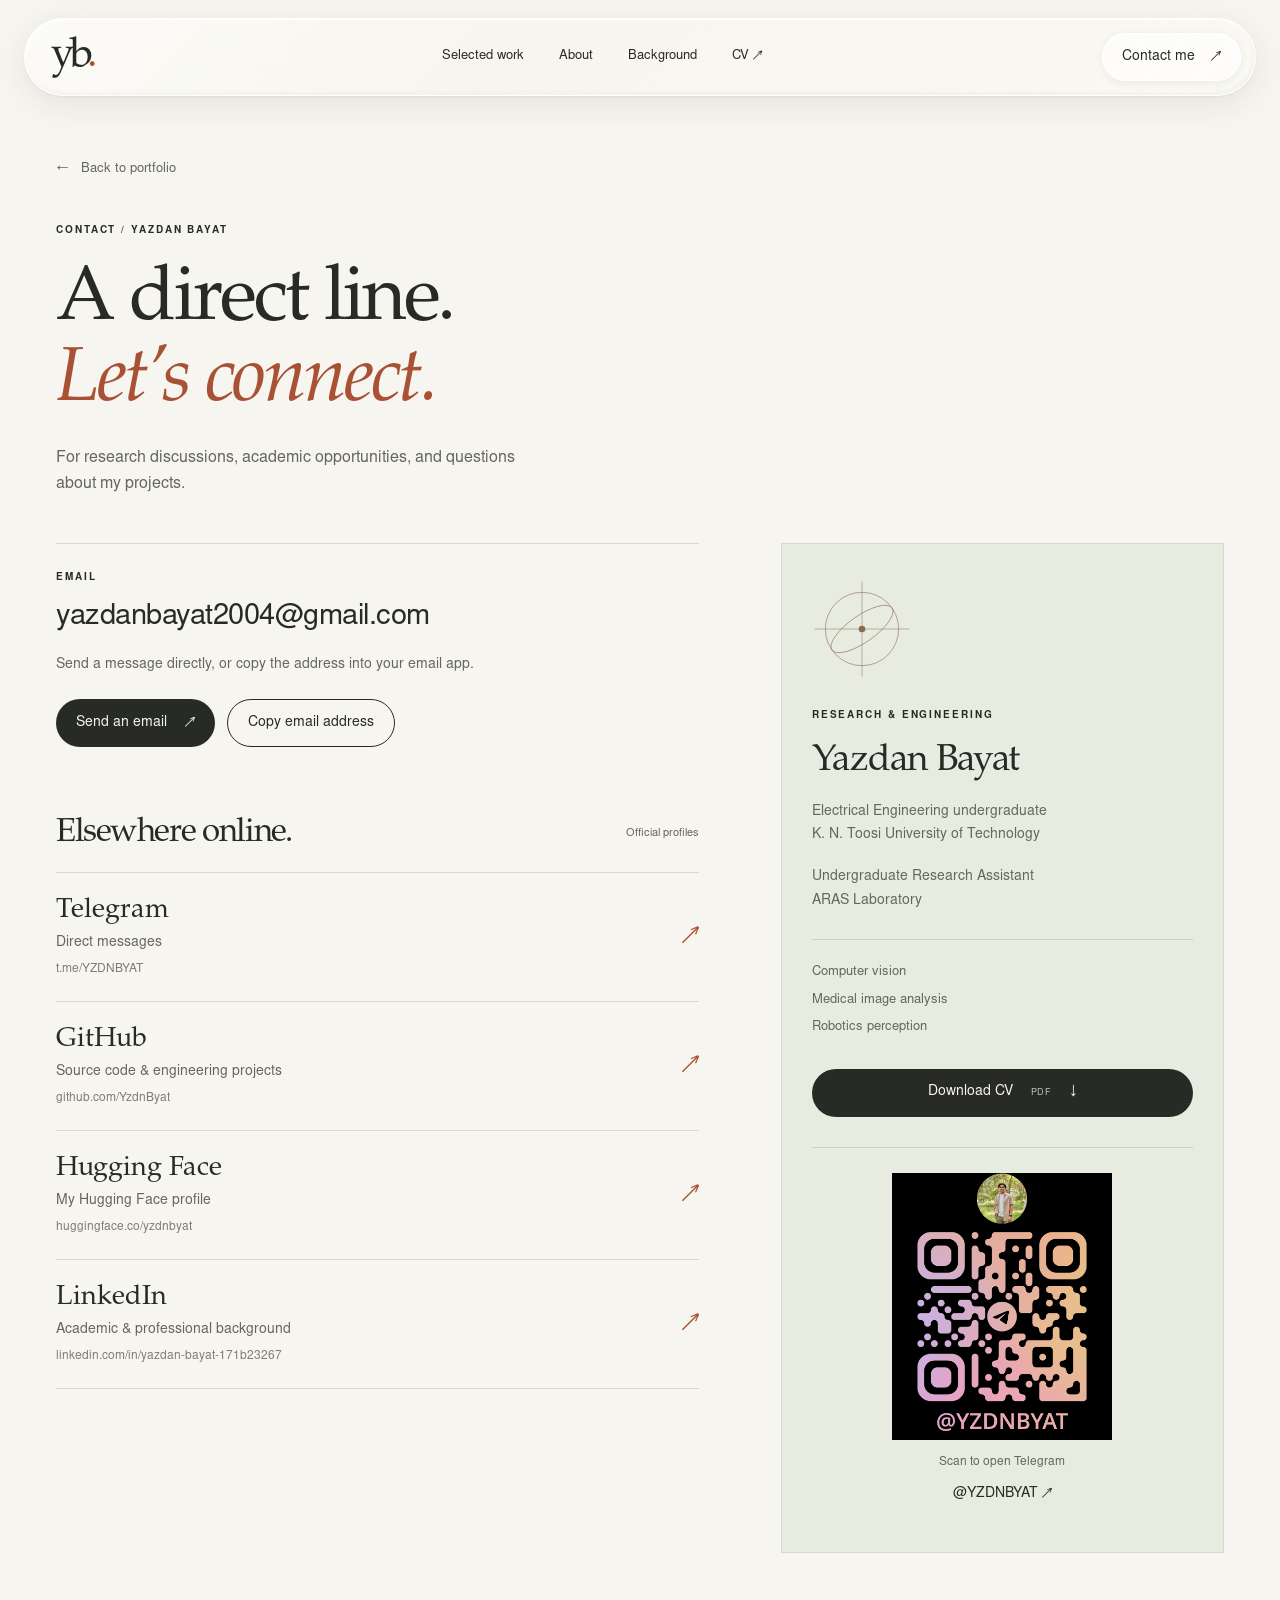
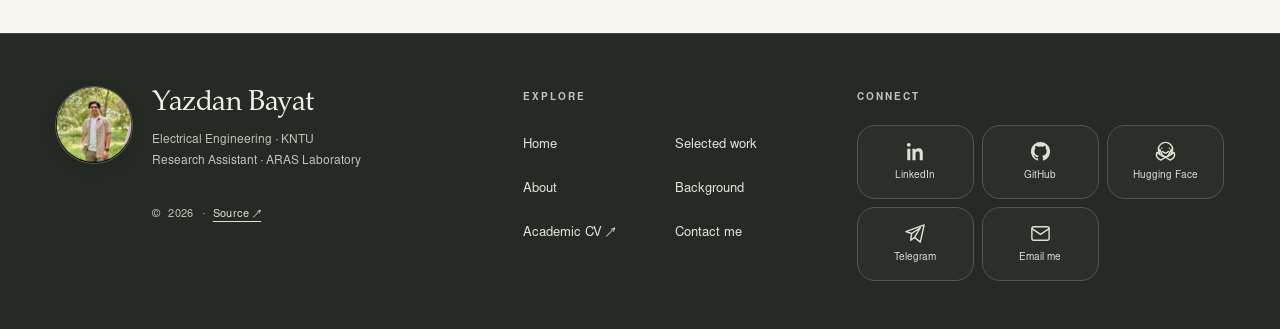
==== commit a8d7bd36: "Add files via upload" ====
--- a/contact.html
+++ b/contact.html
@@ -9,7 +9,7 @@
   <link rel="icon" href="assets/favicon.svg" type="image/svg+xml">
   <link rel="preload" href="assets/fonts/editorial-regular.otf" as="font" type="font/otf" crossorigin>
   <link rel="stylesheet" href="styles.css">
-  <script src="script.js" defer></script>
+  <script src="script.js?v=20261015-mobile-nav" defer></script>
 </head>
 <body class="contact-page">
   <a class="skip" href="#main">Skip to content</a>
